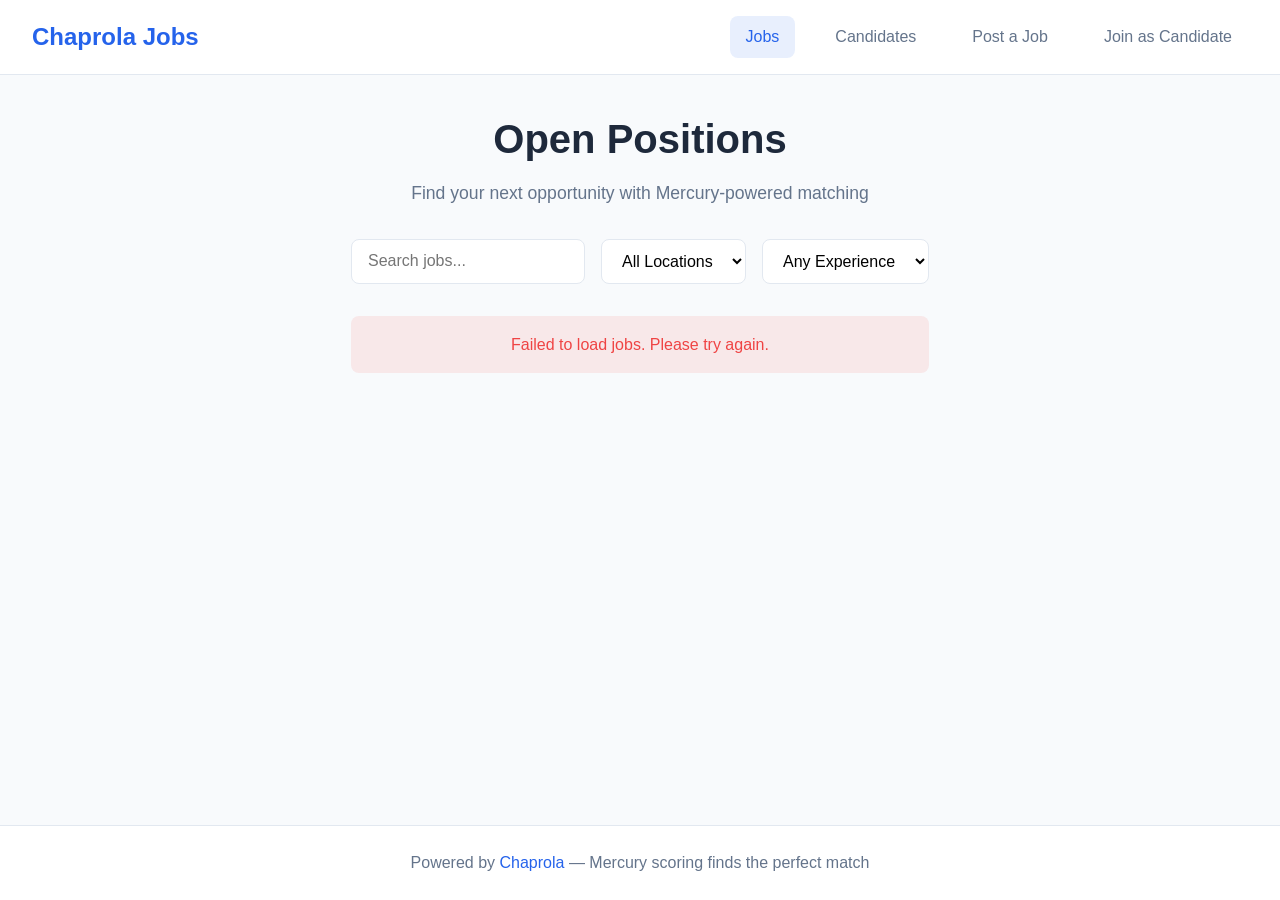
==== frontend/index.html @ 4e5301ca "Build chaprola-jobs frontend with Mercury matching" ====
<!DOCTYPE html>
<html lang="en">
<head>
    <meta charset="UTF-8">
    <meta name="viewport" content="width=device-width, initial-scale=1.0">
    <title>Chaprola Jobs - Find Your Perfect Match</title>
    <link rel="stylesheet" href="styles.css">
</head>
<body>
    <nav class="navbar">
        <div class="nav-brand">
            <a href="/">Chaprola Jobs</a>
        </div>
        <div class="nav-links">
            <a href="/" class="active">Jobs</a>
            <a href="candidates.html">Candidates</a>
            <a href="post-job.html">Post a Job</a>
            <a href="post-candidate.html">Join as Candidate</a>
        </div>
    </nav>

    <main class="container">
        <header class="page-header">
            <h1>Open Positions</h1>
            <p class="subtitle">Find your next opportunity with Mercury-powered matching</p>
        </header>

        <div class="filters">
            <input type="text" id="search" placeholder="Search jobs..." class="search-input">
            <select id="remote-filter" class="filter-select">
                <option value="">All Locations</option>
                <option value="true">Remote OK</option>
                <option value="false">On-site Only</option>
            </select>
            <select id="exp-filter" class="filter-select">
                <option value="">Any Experience</option>
                <option value="1-2">1-2 years</option>
                <option value="3-4">3-4 years</option>
                <option value="5+">5+ years</option>
            </select>
        </div>

        <div id="jobs-list" class="cards-grid">
            <div class="loading">Loading jobs...</div>
        </div>
    </main>

    <footer class="footer">
        <p>Powered by <a href="https://chaprola.org" target="_blank">Chaprola</a> &mdash; Mercury scoring finds the perfect match</p>
    </footer>

    <script src="api.js"></script>
    <script src="jobs.js"></script>
</body>
</html>
---- frontend/styles.css ----
/* CSS Reset and Base Styles */
*, *::before, *::after {
    box-sizing: border-box;
    margin: 0;
    padding: 0;
}

:root {
    --primary: #2563eb;
    --primary-dark: #1d4ed8;
    --secondary: #64748b;
    --success: #10b981;
    --warning: #f59e0b;
    --danger: #ef4444;
    --background: #f8fafc;
    --surface: #ffffff;
    --text: #1e293b;
    --text-muted: #64748b;
    --border: #e2e8f0;
    --shadow: 0 1px 3px rgba(0, 0, 0, 0.1), 0 1px 2px rgba(0, 0, 0, 0.06);
    --shadow-lg: 0 10px 15px -3px rgba(0, 0, 0, 0.1), 0 4px 6px -2px rgba(0, 0, 0, 0.05);
    --radius: 8px;
    --radius-lg: 12px;
}

body {
    font-family: -apple-system, BlinkMacSystemFont, 'Segoe UI', Roboto, Oxygen, Ubuntu, sans-serif;
    background: var(--background);
    color: var(--text);
    line-height: 1.6;
    min-height: 100vh;
    display: flex;
    flex-direction: column;
}

/* Navigation */
.navbar {
    background: var(--surface);
    border-bottom: 1px solid var(--border);
    padding: 1rem 2rem;
    display: flex;
    justify-content: space-between;
    align-items: center;
    position: sticky;
    top: 0;
    z-index: 100;
}

.nav-brand a {
    font-size: 1.5rem;
    font-weight: 700;
    color: var(--primary);
    text-decoration: none;
}

.nav-links {
    display: flex;
    gap: 1.5rem;
}

.nav-links a {
    color: var(--text-muted);
    text-decoration: none;
    font-weight: 500;
    padding: 0.5rem 1rem;
    border-radius: var(--radius);
    transition: all 0.2s;
}

.nav-links a:hover,
.nav-links a.active {
    color: var(--primary);
    background: rgba(37, 99, 235, 0.1);
}

/* Container */
.container {
    max-width: 1200px;
    margin: 0 auto;
    padding: 2rem;
    flex: 1;
}

/* Page Header */
.page-header {
    text-align: center;
    margin-bottom: 2rem;
}

.page-header h1 {
    font-size: 2.5rem;
    font-weight: 700;
    margin-bottom: 0.5rem;
}

.subtitle {
    color: var(--text-muted);
    font-size: 1.1rem;
}

/* Filters */
.filters {
    display: flex;
    gap: 1rem;
    margin-bottom: 2rem;
    flex-wrap: wrap;
}

.search-input,
.filter-select {
    padding: 0.75rem 1rem;
    border: 1px solid var(--border);
    border-radius: var(--radius);
    font-size: 1rem;
    background: var(--surface);
    transition: border-color 0.2s, box-shadow 0.2s;
}

.search-input {
    flex: 1;
    min-width: 200px;
}

.search-input:focus,
.filter-select:focus {
    outline: none;
    border-color: var(--primary);
    box-shadow: 0 0 0 3px rgba(37, 99, 235, 0.1);
}

/* Cards Grid */
.cards-grid {
    display: grid;
    grid-template-columns: repeat(auto-fill, minmax(350px, 1fr));
    gap: 1.5rem;
}

/* Job/Candidate Card */
.card {
    background: var(--surface);
    border-radius: var(--radius-lg);
    box-shadow: var(--shadow);
    padding: 1.5rem;
    transition: transform 0.2s, box-shadow 0.2s;
    display: flex;
    flex-direction: column;
}

.card:hover {
    transform: translateY(-2px);
    box-shadow: var(--shadow-lg);
}

.card-header {
    display: flex;
    justify-content: space-between;
    align-items: flex-start;
    margin-bottom: 1rem;
}

.card-title {
    font-size: 1.25rem;
    font-weight: 600;
    color: var(--text);
    margin-bottom: 0.25rem;
}

.card-company,
.card-headline {
    color: var(--text-muted);
    font-size: 0.95rem;
}

.card-badge {
    background: rgba(37, 99, 235, 0.1);
    color: var(--primary);
    padding: 0.25rem 0.75rem;
    border-radius: 999px;
    font-size: 0.85rem;
    font-weight: 500;
    white-space: nowrap;
}

.card-badge.remote {
    background: rgba(16, 185, 129, 0.1);
    color: var(--success);
}

.card-meta {
    display: flex;
    flex-wrap: wrap;
    gap: 1rem;
    margin: 1rem 0;
    font-size: 0.9rem;
    color: var(--text-muted);
}

.card-meta span {
    display: flex;
    align-items: center;
    gap: 0.25rem;
}

.card-skills {
    display: flex;
    flex-wrap: wrap;
    gap: 0.5rem;
    margin-top: auto;
    padding-top: 1rem;
}

.skill-tag {
    background: var(--background);
    color: var(--text-muted);
    padding: 0.25rem 0.5rem;
    border-radius: var(--radius);
    font-size: 0.8rem;
}

.card-actions {
    display: flex;
    gap: 0.75rem;
    margin-top: 1.25rem;
    padding-top: 1.25rem;
    border-top: 1px solid var(--border);
}

/* Buttons */
.btn {
    display: inline-flex;
    align-items: center;
    justify-content: center;
    padding: 0.75rem 1.5rem;
    border-radius: var(--radius);
    font-size: 0.95rem;
    font-weight: 500;
    text-decoration: none;
    cursor: pointer;
    transition: all 0.2s;
    border: none;
}

.btn-primary {
    background: var(--primary);
    color: white;
}

.btn-primary:hover {
    background: var(--primary-dark);
}

.btn-secondary {
    background: var(--background);
    color: var(--text);
    border: 1px solid var(--border);
}

.btn-secondary:hover {
    background: var(--border);
}

.btn-sm {
    padding: 0.5rem 1rem;
    font-size: 0.85rem;
}

/* Detail Page */
.detail-container {
    max-width: 800px;
    margin: 0 auto;
}

.detail-header {
    background: var(--surface);
    border-radius: var(--radius-lg);
    padding: 2rem;
    margin-bottom: 1.5rem;
    box-shadow: var(--shadow);
}

.detail-title {
    font-size: 2rem;
    margin-bottom: 0.5rem;
}

.detail-subtitle {
    font-size: 1.2rem;
    color: var(--text-muted);
    margin-bottom: 1rem;
}

.detail-meta {
    display: flex;
    flex-wrap: wrap;
    gap: 1.5rem;
    margin-top: 1rem;
}

.detail-section {
    background: var(--surface);
    border-radius: var(--radius-lg);
    padding: 1.5rem;
    margin-bottom: 1.5rem;
    box-shadow: var(--shadow);
}

.detail-section h2 {
    font-size: 1.25rem;
    margin-bottom: 1rem;
    padding-bottom: 0.75rem;
    border-bottom: 1px solid var(--border);
}

/* Mercury Score Display */
.mercury-section {
    background: linear-gradient(135deg, var(--primary) 0%, #7c3aed 100%);
    color: white;
}

.mercury-section h2 {
    color: white;
    border-color: rgba(255, 255, 255, 0.2);
}

.match-card {
    background: rgba(255, 255, 255, 0.1);
    border-radius: var(--radius);
    padding: 1rem;
    margin-bottom: 0.75rem;
    display: flex;
    justify-content: space-between;
    align-items: center;
    transition: background 0.2s;
}

.match-card:hover {
    background: rgba(255, 255, 255, 0.2);
}

.match-info {
    flex: 1;
}

.match-name {
    font-weight: 600;
    font-size: 1.1rem;
    margin-bottom: 0.25rem;
}

.match-detail {
    opacity: 0.9;
    font-size: 0.9rem;
}

.match-score {
    display: flex;
    flex-direction: column;
    align-items: center;
    margin-left: 1rem;
}

.score-value {
    font-size: 2rem;
    font-weight: 700;
}

.score-label {
    font-size: 0.75rem;
    opacity: 0.8;
    text-transform: uppercase;
}

.score-bar {
    width: 100px;
    height: 8px;
    background: rgba(255, 255, 255, 0.2);
    border-radius: 4px;
    overflow: hidden;
    margin-top: 0.5rem;
}

.score-fill {
    height: 100%;
    background: white;
    border-radius: 4px;
    transition: width 0.5s ease-out;
}

/* Form Styles */
.form-group {
    margin-bottom: 1.5rem;
}

.form-label {
    display: block;
    font-weight: 500;
    margin-bottom: 0.5rem;
}

.form-input,
.form-textarea,
.form-select {
    width: 100%;
    padding: 0.75rem 1rem;
    border: 1px solid var(--border);
    border-radius: var(--radius);
    font-size: 1rem;
    background: var(--surface);
    transition: border-color 0.2s, box-shadow 0.2s;
}

.form-input:focus,
.form-textarea:focus,
.form-select:focus {
    outline: none;
    border-color: var(--primary);
    box-shadow: 0 0 0 3px rgba(37, 99, 235, 0.1);
}

.form-textarea {
    min-height: 120px;
    resize: vertical;
}

.form-row {
    display: grid;
    grid-template-columns: repeat(auto-fit, minmax(200px, 1fr));
    gap: 1rem;
}

.form-hint {
    font-size: 0.85rem;
    color: var(--text-muted);
    margin-top: 0.25rem;
}

/* Footer */
.footer {
    background: var(--surface);
    border-top: 1px solid var(--border);
    padding: 1.5rem;
    text-align: center;
    color: var(--text-muted);
}

.footer a {
    color: var(--primary);
    text-decoration: none;
}

/* Loading State */
.loading {
    text-align: center;
    padding: 3rem;
    color: var(--text-muted);
}

/* Error State */
.error {
    background: rgba(239, 68, 68, 0.1);
    color: var(--danger);
    padding: 1rem;
    border-radius: var(--radius);
    text-align: center;
}

/* Success State */
.success {
    background: rgba(16, 185, 129, 0.1);
    color: var(--success);
    padding: 1rem;
    border-radius: var(--radius);
    text-align: center;
}

/* Back Link */
.back-link {
    display: inline-flex;
    align-items: center;
    gap: 0.5rem;
    color: var(--text-muted);
    text-decoration: none;
    margin-bottom: 1.5rem;
    font-size: 0.95rem;
}

.back-link:hover {
    color: var(--primary);
}

/* Responsive */
@media (max-width: 768px) {
    .navbar {
        flex-direction: column;
        gap: 1rem;
        padding: 1rem;
    }

    .nav-links {
        flex-wrap: wrap;
        justify-content: center;
    }

    .container {
        padding: 1rem;
    }

    .page-header h1 {
        font-size: 1.75rem;
    }

    .cards-grid {
        grid-template-columns: 1fr;
    }

    .filters {
        flex-direction: column;
    }

    .detail-meta {
        flex-direction: column;
        gap: 0.75rem;
    }
}
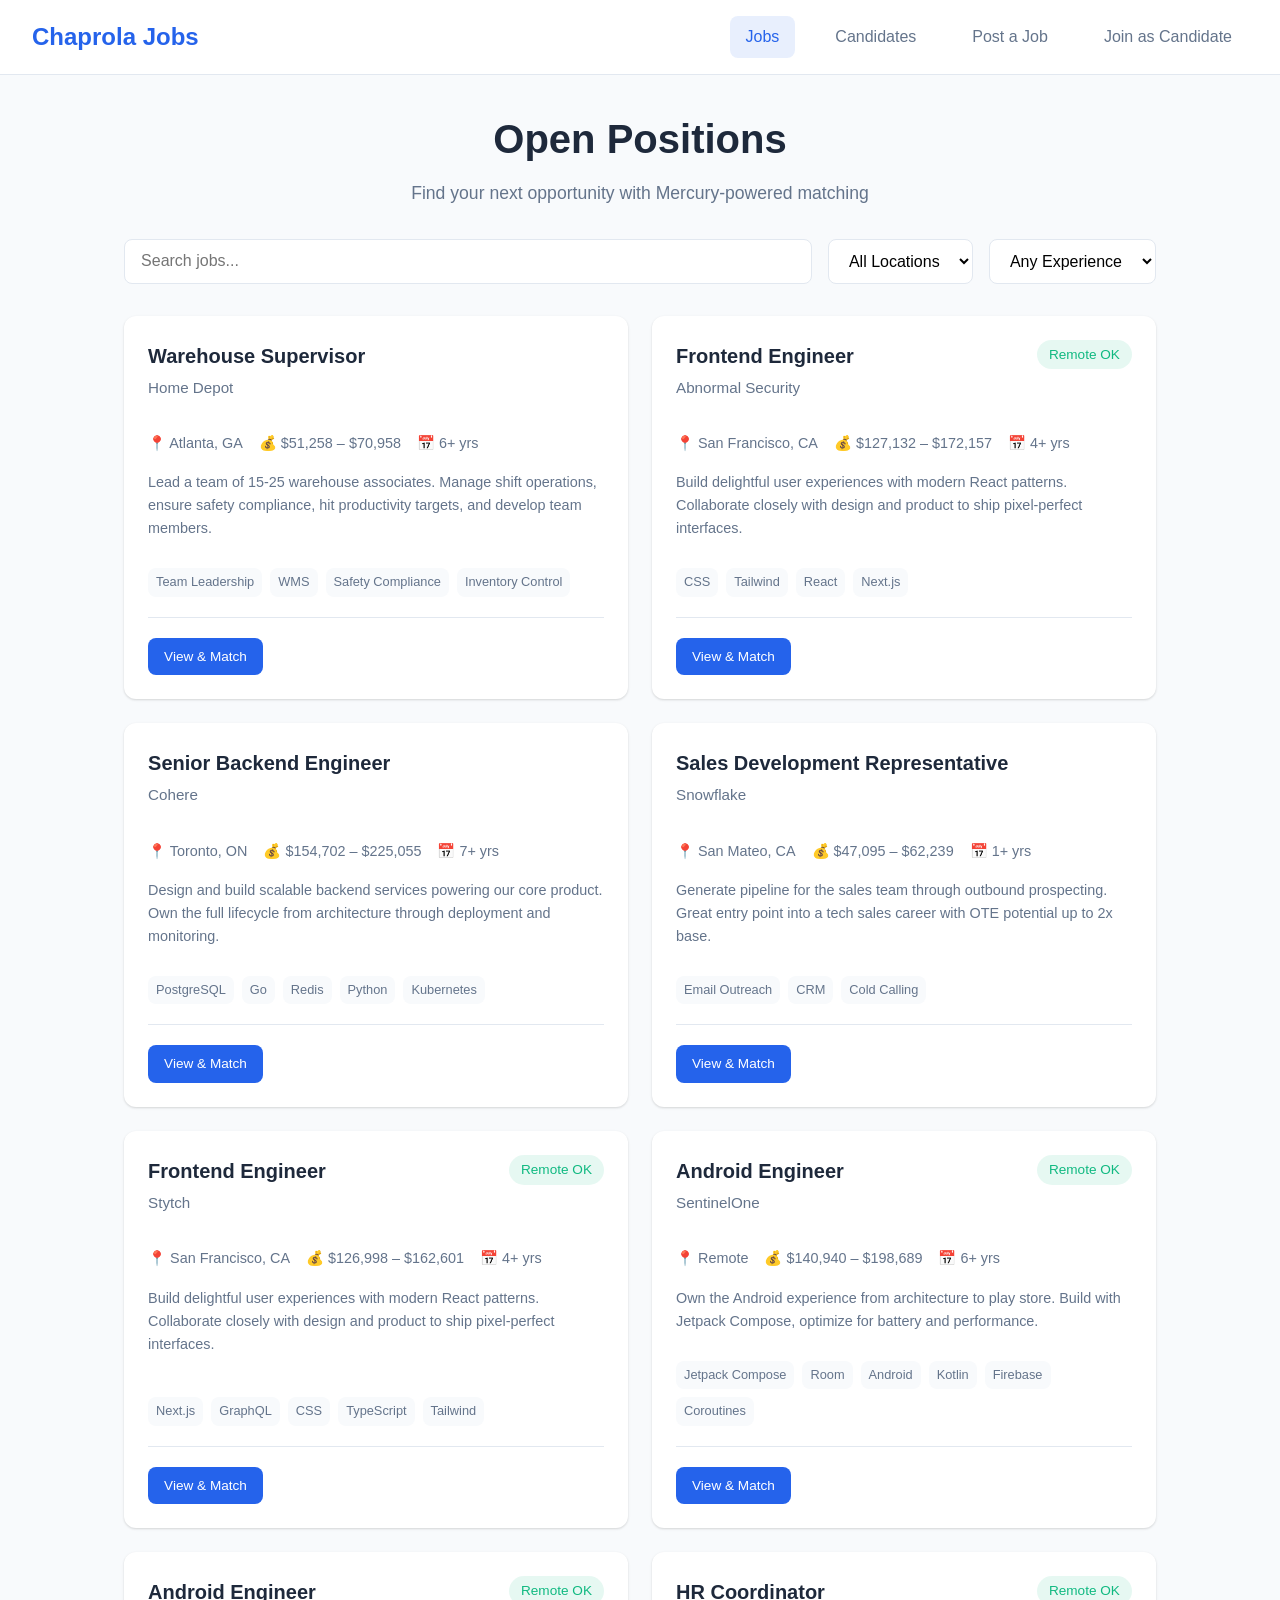
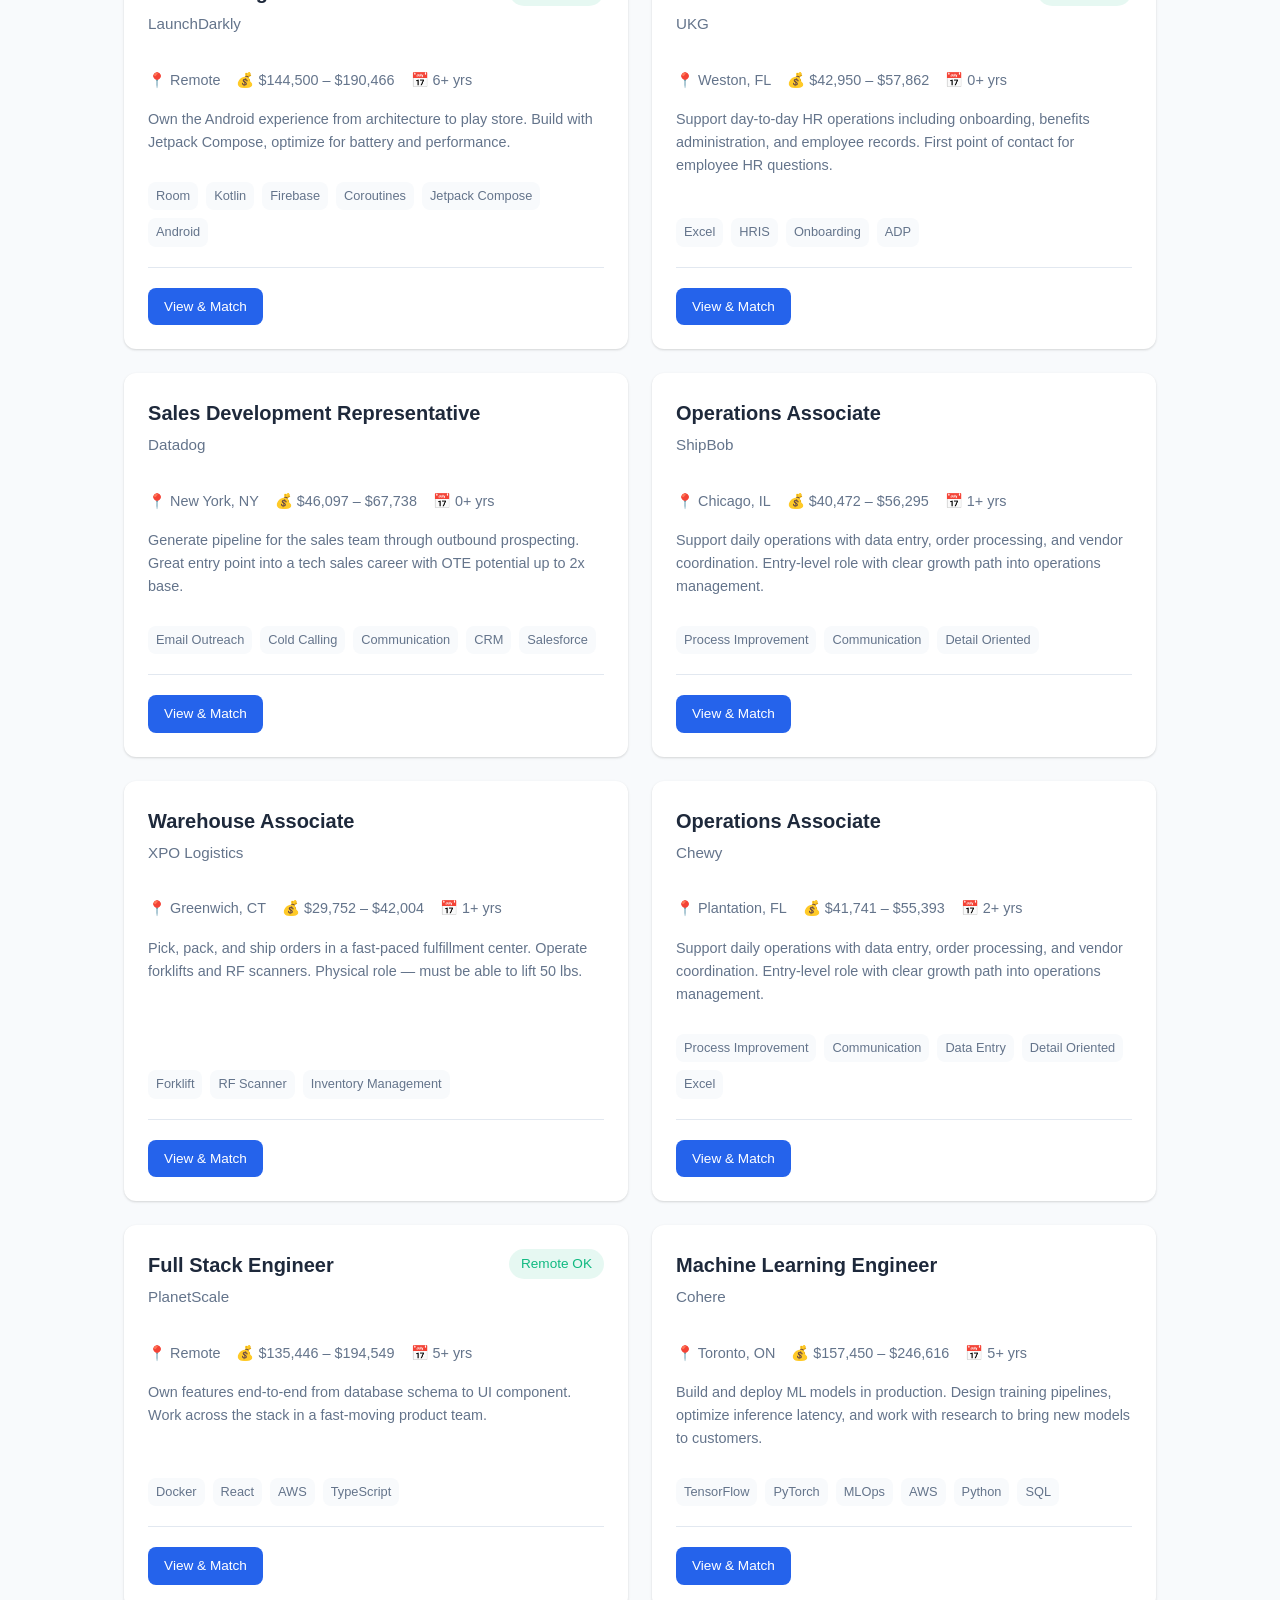
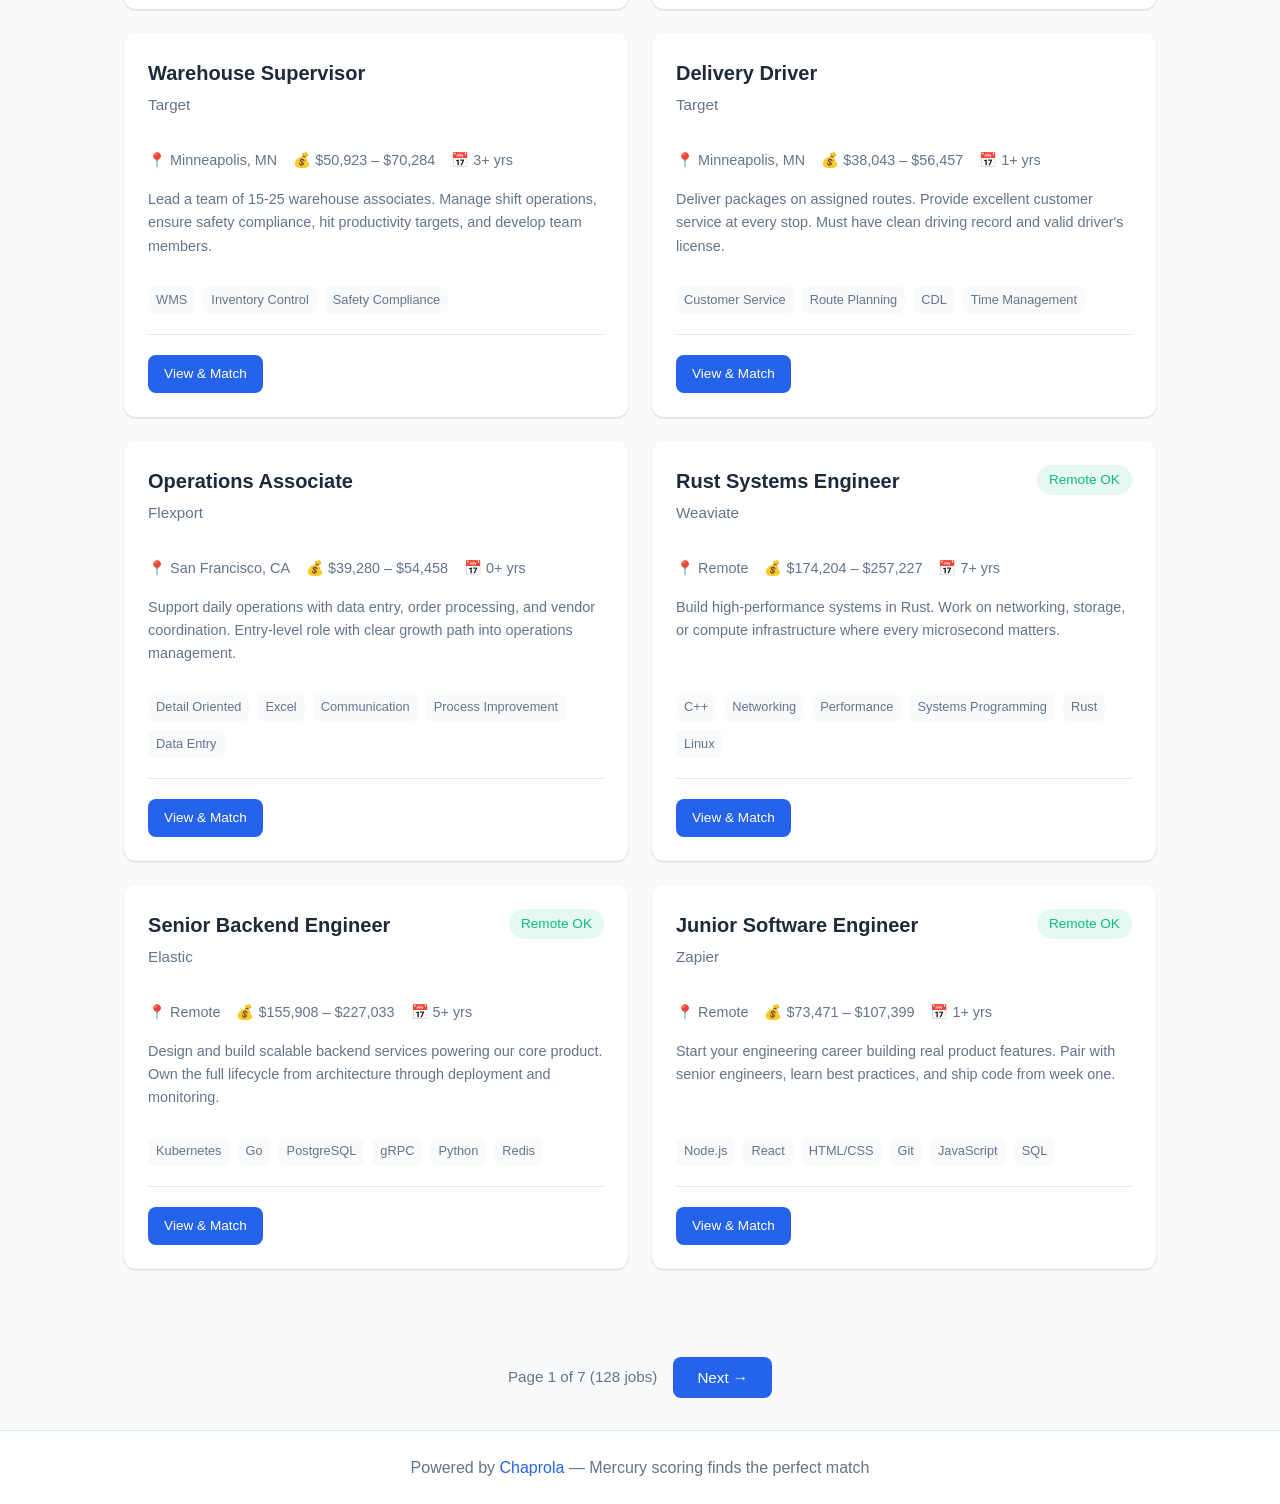
==== commit 5a284ccf: "Fix all inbox tasks: nav links, skills matching, pagination This commit addresses all issues from v1" ====
--- a/frontend/index.html
+++ b/frontend/index.html
@@ -9,10 +9,10 @@
 <body>
     <nav class="navbar">
         <div class="nav-brand">
-            <a href="/">Chaprola Jobs</a>
+            <a href="./">Chaprola Jobs</a>
         </div>
         <div class="nav-links">
-            <a href="/" class="active">Jobs</a>
+            <a href="./" class="active">Jobs</a>
             <a href="candidates.html">Candidates</a>
             <a href="post-job.html">Post a Job</a>
             <a href="post-candidate.html">Join as Candidate</a>
--- a/frontend/styles.css
+++ b/frontend/styles.css
@@ -488,6 +488,38 @@
     color: var(--primary);
 }
 
+/* Pagination */
+.pagination {
+    display: flex;
+    justify-content: center;
+    align-items: center;
+    gap: 1rem;
+    margin-top: 2rem;
+    padding-top: 2rem;
+    grid-column: 1 / -1;
+}
+
+.page-btn {
+    padding: 0.75rem 1.5rem;
+    border-radius: var(--radius);
+    font-size: 0.95rem;
+    font-weight: 500;
+    cursor: pointer;
+    transition: all 0.2s;
+    border: none;
+    background: var(--primary);
+    color: white;
+}
+
+.page-btn:hover {
+    background: var(--primary-dark);
+}
+
+.page-info {
+    color: var(--text-muted);
+    font-size: 0.95rem;
+}
+
 /* Responsive */
 @media (max-width: 768px) {
     .navbar {
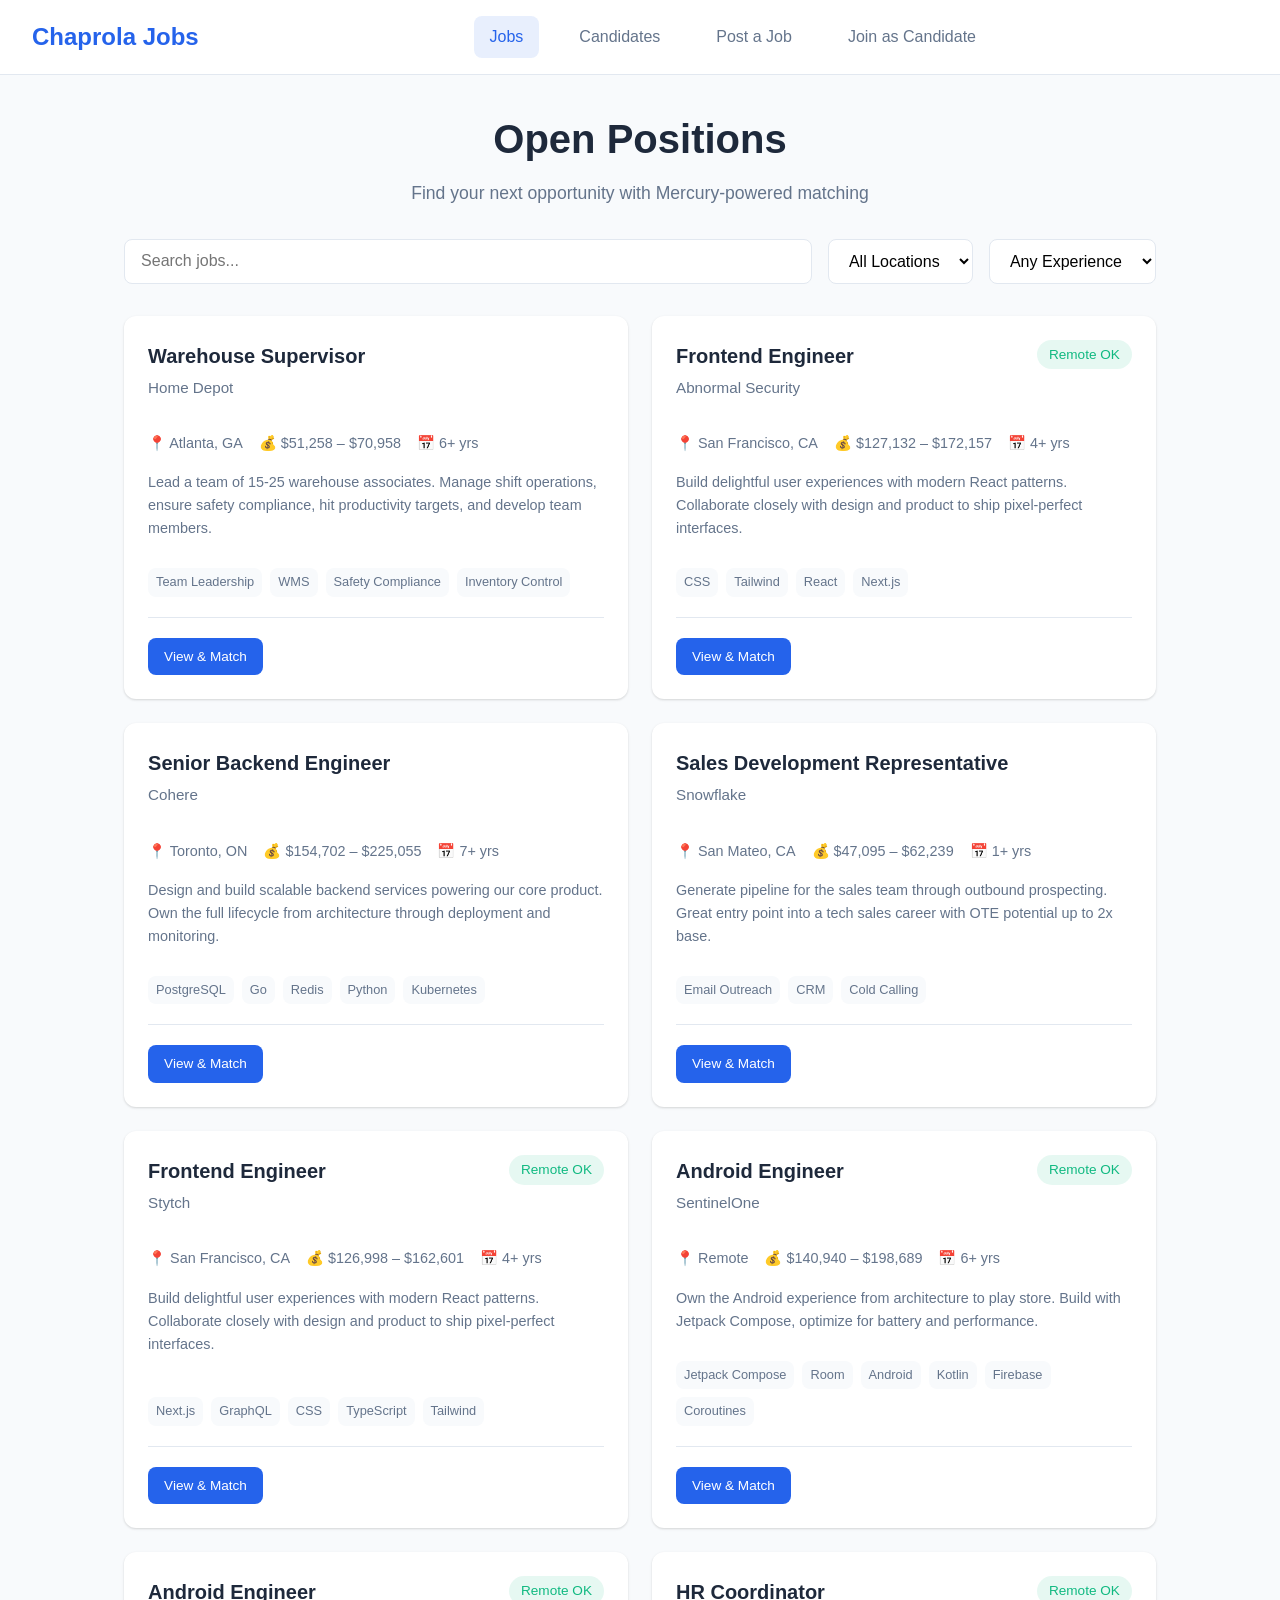
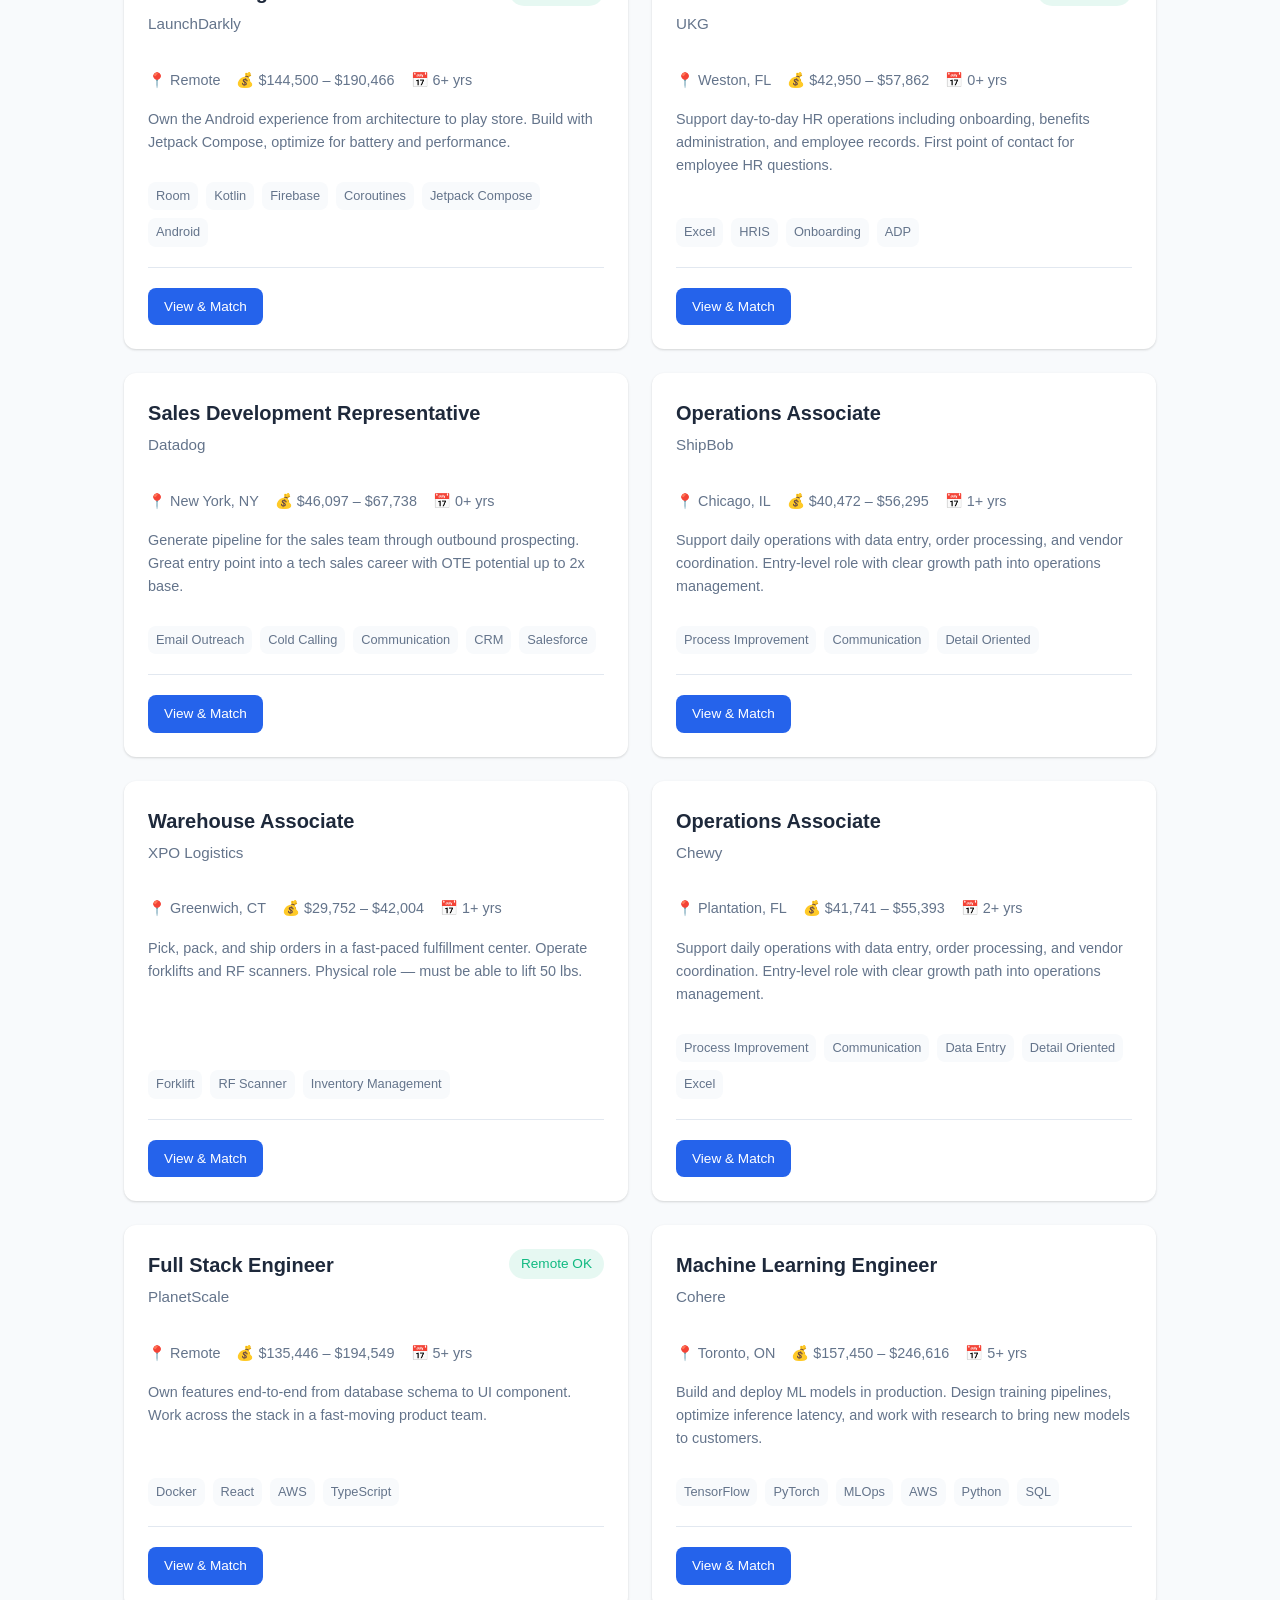
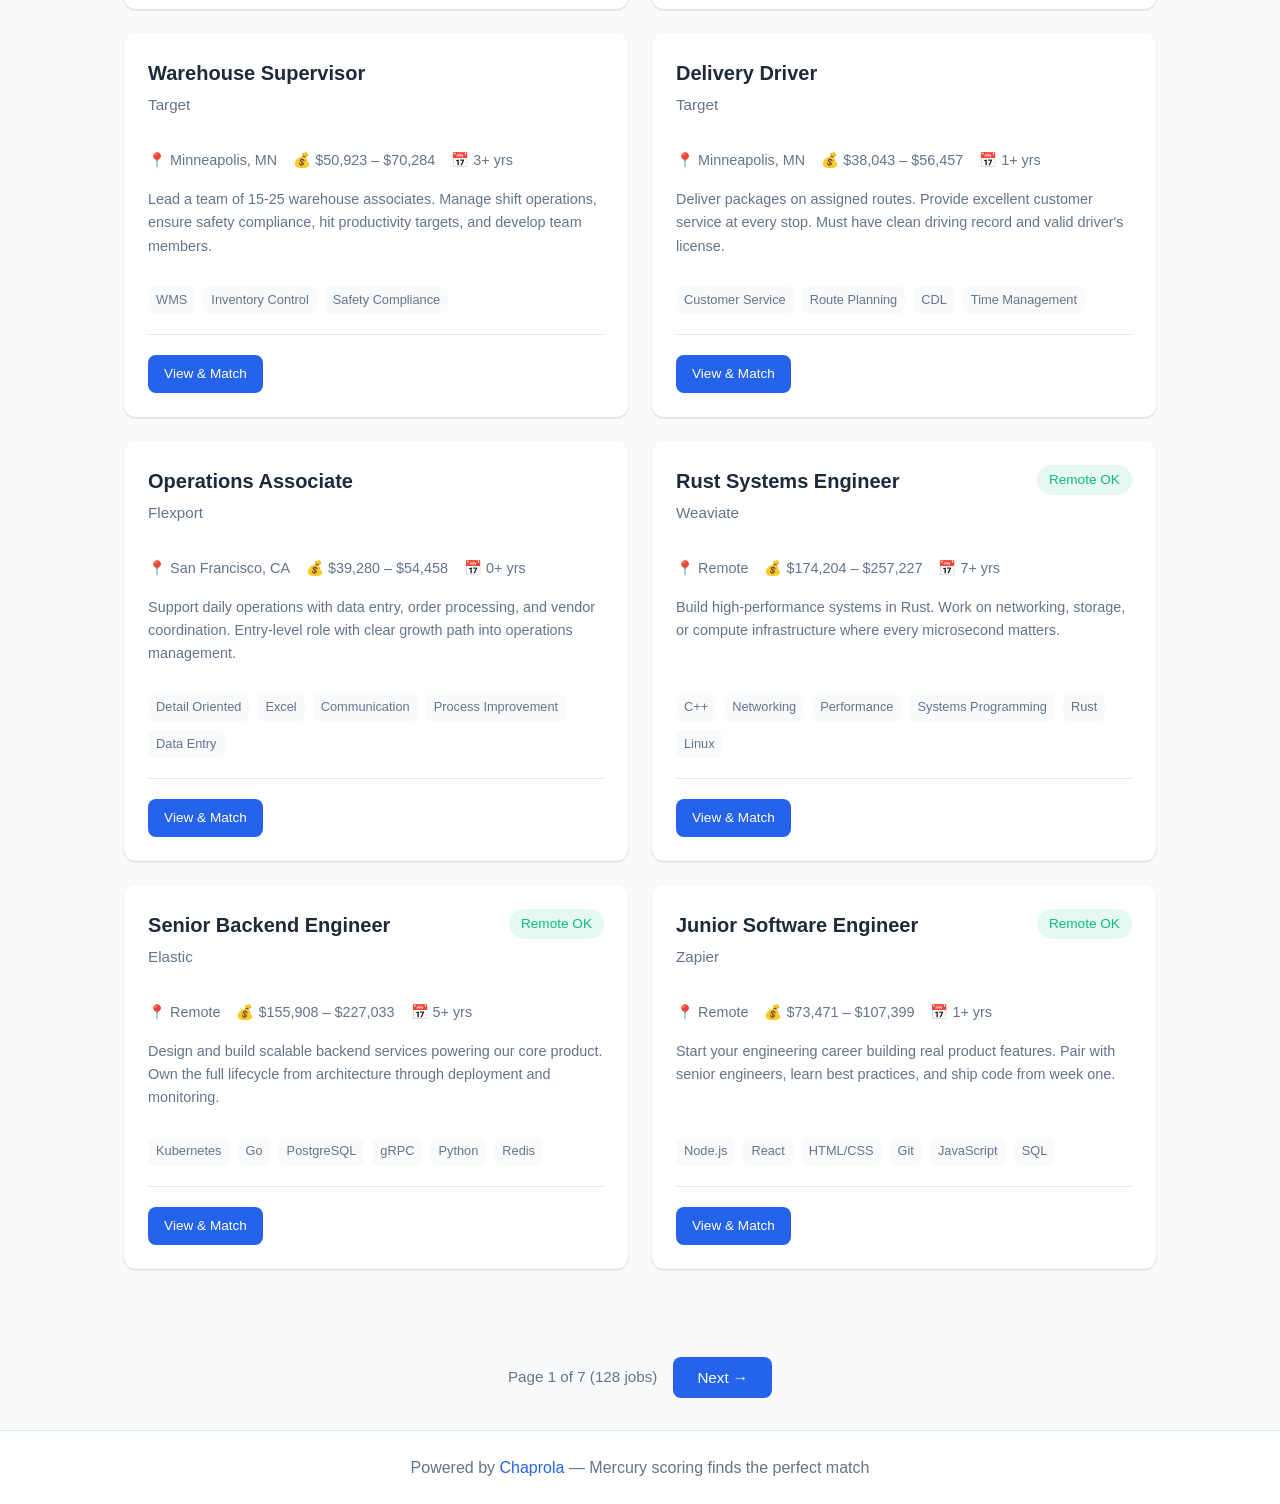
==== commit 9c4d6e36: "vogel-rework: all 3 must-fix items shipped A1: Match percentages now render as absolute (raw _mercur" ====
--- a/frontend/index.html
+++ b/frontend/index.html
@@ -5,8 +5,209 @@
     <meta name="viewport" content="width=device-width, initial-scale=1.0">
     <title>Chaprola Jobs - Find Your Perfect Match</title>
     <link rel="stylesheet" href="styles.css">
+    <!-- chp-auth-widget: chaprola-auth.js -->
+    <script src="https://chaprola.org/chaprola-auth.js"></script>
 </head>
 <body>
+    <!-- BEGIN chp-auth-widget -->
+
+<div id="chp-auth-bar" class="chp-auth-bar" aria-label="Account">
+  <span id="chp-auth-identity" class="chp-auth-identity" hidden></span>
+  <button id="chp-auth-login-btn" class="chp-auth-btn chp-auth-btn--primary" type="button" hidden>Log in</button>
+  <button id="chp-auth-signup-btn" class="chp-auth-btn" type="button" hidden>Sign up</button>
+  <button id="chp-auth-logout-btn" class="chp-auth-btn" type="button" hidden>Log out</button>
+</div>
+
+<dialog id="chp-auth-dialog" class="chp-auth-dialog">
+  <form id="chp-auth-form" method="dialog" class="chp-auth-form">
+    <h2 id="chp-auth-title">Log in</h2>
+    <label>
+      <span>Email</span>
+      <input id="chp-auth-email" type="email" autocomplete="username" required>
+    </label>
+    <label>
+      <span>Password</span>
+      <input id="chp-auth-password" type="password" autocomplete="current-password" required minlength="8">
+    </label>
+    <label id="chp-auth-displayname-label" hidden>
+      <span>Display name (optional)</span>
+      <input id="chp-auth-displayname" type="text" autocomplete="nickname">
+    </label>
+    <div id="chp-auth-error" class="chp-auth-error" role="alert"></div>
+    <div class="chp-auth-actions">
+      <button value="cancel" class="chp-auth-btn">Cancel</button>
+      <button id="chp-auth-submit" value="submit" class="chp-auth-btn chp-auth-btn--primary" type="submit">Log in</button>
+    </div>
+  </form>
+</dialog>
+
+<style>
+  .chp-auth-bar {
+    position: fixed;
+    top: 0.75rem;
+    right: 0.75rem;
+    z-index: 9999;
+    display: flex;
+    gap: 0.5rem;
+    align-items: center;
+    font: 14px/1.3 -apple-system, BlinkMacSystemFont, "Segoe UI", Roboto, sans-serif;
+  }
+  .chp-auth-identity {
+    padding: 0.2rem 0.6rem;
+    color: #94a3b8;
+    font-size: 0.85rem;
+  }
+  .chp-auth-btn {
+    padding: 0.35rem 0.85rem;
+    border: 1px solid #334155;
+    background: #0f172a;
+    color: #e2e8f0;
+    border-radius: 6px;
+    cursor: pointer;
+    font: inherit;
+  }
+  .chp-auth-btn:hover { background: #1e293b; }
+  .chp-auth-btn--primary {
+    background: #2563eb;
+    border-color: #2563eb;
+    color: white;
+  }
+  .chp-auth-btn--primary:hover { background: #1d4ed8; }
+  .chp-auth-dialog {
+    max-width: 360px;
+    border: 1px solid #334155;
+    background: #0b1220;
+    color: #e2e8f0;
+    border-radius: 10px;
+    padding: 1.25rem;
+    font: 14px/1.5 -apple-system, BlinkMacSystemFont, "Segoe UI", Roboto, sans-serif;
+  }
+  .chp-auth-dialog::backdrop { background: rgba(0,0,0,0.5); }
+  .chp-auth-form h2 { margin: 0 0 0.75rem; font-size: 1.25rem; color: #f1f5f9; }
+  .chp-auth-form label { display: block; margin: 0.5rem 0; }
+  .chp-auth-form label span { display: block; font-size: 0.85rem; color: #94a3b8; margin-bottom: 0.2rem; }
+  .chp-auth-form input {
+    width: 100%;
+    padding: 0.5rem 0.7rem;
+    border: 1px solid #334155;
+    background: #0f172a;
+    color: #e2e8f0;
+    border-radius: 6px;
+    font: inherit;
+    box-sizing: border-box;
+  }
+  .chp-auth-error {
+    min-height: 1.2em;
+    color: #fca5a5;
+    font-size: 0.85rem;
+    margin-top: 0.5rem;
+  }
+  .chp-auth-actions {
+    display: flex;
+    justify-content: flex-end;
+    gap: 0.5rem;
+    margin-top: 0.75rem;
+  }
+</style>
+
+<script>
+(function () {
+  var bar = document.getElementById('chp-auth-bar');
+  var identity = document.getElementById('chp-auth-identity');
+  var loginBtn = document.getElementById('chp-auth-login-btn');
+  var signupBtn = document.getElementById('chp-auth-signup-btn');
+  var logoutBtn = document.getElementById('chp-auth-logout-btn');
+  var dialog = document.getElementById('chp-auth-dialog');
+  var form = document.getElementById('chp-auth-form');
+  var title = document.getElementById('chp-auth-title');
+  var submit = document.getElementById('chp-auth-submit');
+  var emailIn = document.getElementById('chp-auth-email');
+  var passIn = document.getElementById('chp-auth-password');
+  var nameLabel = document.getElementById('chp-auth-displayname-label');
+  var nameIn = document.getElementById('chp-auth-displayname');
+  var errorBox = document.getElementById('chp-auth-error');
+  var mode = 'login';
+
+  function waitForAuth() {
+    if (window.chaprolaAuth) return Promise.resolve();
+    return new Promise(function (resolve) {
+      var tries = 0;
+      var timer = setInterval(function () {
+        if (window.chaprolaAuth || ++tries > 50) {
+          clearInterval(timer);
+          resolve();
+        }
+      }, 100);
+    });
+  }
+
+  function render() {
+    var user = window.chaprolaAuth && window.chaprolaAuth.getUser();
+    if (user) {
+      identity.hidden = false;
+      identity.textContent = user.display_name || user.email || 'signed in';
+      logoutBtn.hidden = false;
+      loginBtn.hidden = true;
+      signupBtn.hidden = true;
+    } else {
+      identity.hidden = true;
+      logoutBtn.hidden = true;
+      loginBtn.hidden = false;
+      signupBtn.hidden = false;
+    }
+  }
+
+  function openDialog(nextMode) {
+    mode = nextMode;
+    title.textContent = mode === 'signup' ? 'Sign up' : 'Log in';
+    submit.textContent = mode === 'signup' ? 'Sign up' : 'Log in';
+    nameLabel.hidden = mode !== 'signup';
+    errorBox.textContent = '';
+    form.reset();
+    dialog.showModal();
+  }
+
+  form.addEventListener('submit', async function (ev) {
+    ev.preventDefault();
+    errorBox.textContent = '';
+    submit.disabled = true;
+    try {
+      var body = { email: emailIn.value.trim(), password: passIn.value };
+      if (mode === 'signup') {
+        var dn = nameIn.value.trim();
+        if (dn) body.display_name = dn;
+        await window.chaprolaAuth.signup(body);
+      } else {
+        await window.chaprolaAuth.login(body);
+      }
+      await window.chaprolaAuth.me();
+      dialog.close();
+      render();
+    } catch (err) {
+      errorBox.textContent = (err && err.message) || String(err);
+    } finally {
+      submit.disabled = false;
+    }
+  });
+
+  loginBtn.addEventListener('click', function () { openDialog('login'); });
+  signupBtn.addEventListener('click', function () { openDialog('signup'); });
+  logoutBtn.addEventListener('click', async function () {
+    await window.chaprolaAuth.logout();
+    render();
+  });
+
+  waitForAuth().then(function () {
+    if (!window.chaprolaAuth) {
+      bar.style.display = 'none';
+      return;
+    }
+    window.chaprolaAuth.onAuthChange(render);
+    window.chaprolaAuth.me().catch(function () {}).finally(render);
+  });
+})();
+</script>
+    <!-- END chp-auth-widget -->
     <nav class="navbar">
         <div class="nav-brand">
             <a href="./">Chaprola Jobs</a>
@@ -49,7 +250,7 @@
         <p>Powered by <a href="https://chaprola.org" target="_blank">Chaprola</a> &mdash; Mercury scoring finds the perfect match</p>
     </footer>
 
-    <script src="api.js"></script>
-    <script src="jobs.js"></script>
+    <script src="api.js?v=20260424-r3"></script>
+    <script src="jobs.js?v=20260424-r3"></script>
 </body>
 </html>
--- a/frontend/styles.css
+++ b/frontend/styles.css
@@ -33,17 +33,27 @@
     flex-direction: column;
 }
 
-/* Navigation */
+/* Navigation
+   The chp-auth-widget is fixed top-right at z-index 9999 (~280px wide
+   when logged in: identity badge + Log out button). Reserve right
+   padding on the navbar so the rightmost nav link can never collide
+   with it (Vogel A3 2026-04-23). */
 .navbar {
     background: var(--surface);
     border-bottom: 1px solid var(--border);
-    padding: 1rem 2rem;
+    padding: 1rem 18rem 1rem 2rem;
     display: flex;
     justify-content: space-between;
     align-items: center;
     position: sticky;
     top: 0;
     z-index: 100;
+}
+
+@media (max-width: 600px) {
+    .navbar {
+        padding-right: 2rem;
+    }
 }
 
 .nav-brand a {
